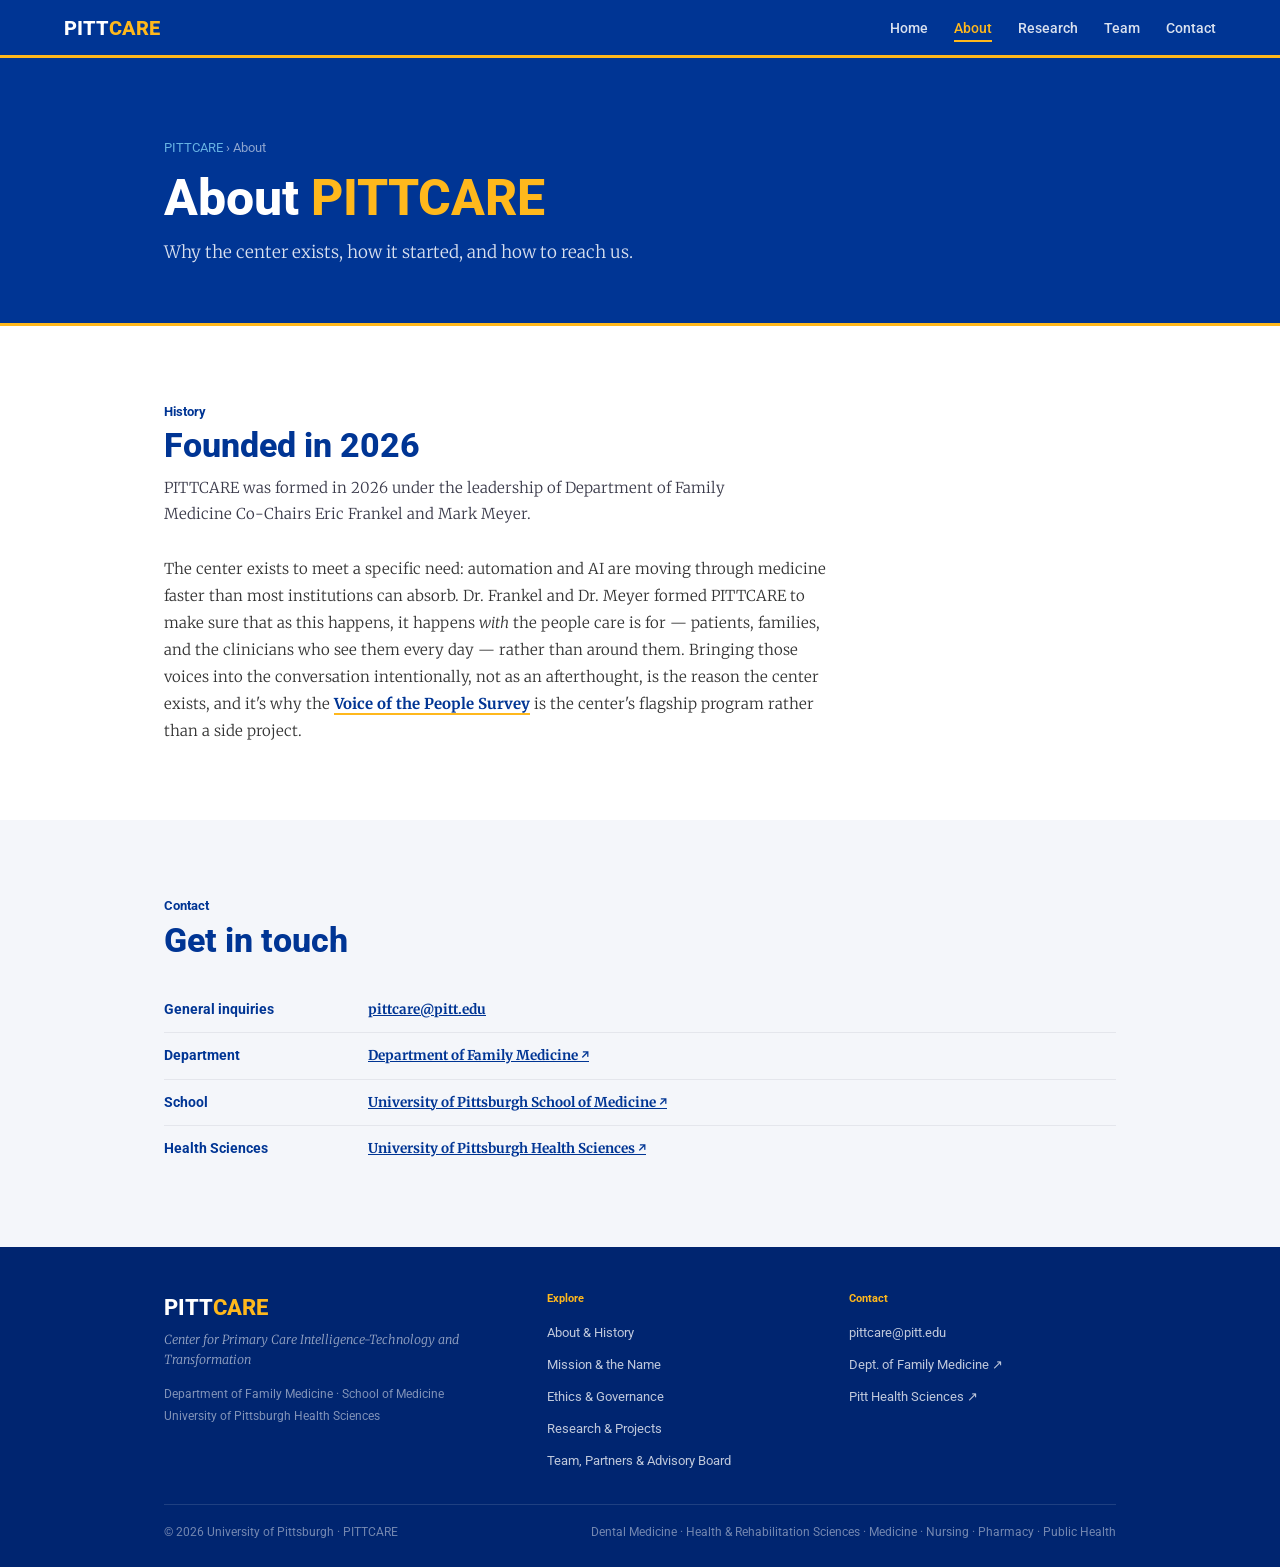
==== about.html @ 3c5ea0e9 "Add files via upload new version 9/1" ====
<!DOCTYPE html>
<html lang="en">
<head>
<meta charset="UTF-8">
<meta name="viewport" content="width=device-width, initial-scale=1.0">
<title>About — PITTCARE</title>
<meta name="description" content="The history behind PITTCARE, and how to get in touch.">
<link rel="preconnect" href="https://fonts.googleapis.com">
<link rel="preconnect" href="https://fonts.gstatic.com" crossorigin>
<link href="https://fonts.googleapis.com/css2?family=Merriweather:ital,wght@0,300;0,400;0,700;1,300&family=Roboto:wght@400;500;700;800&display=swap" rel="stylesheet">
<link rel="stylesheet" href="styles.css">
</head>
<body data-page="about">

<div id="site-nav"></div>

<header class="hero">
  <div class="wrap">
    <div class="eyebrow-link"><a href="index.html">PITTCARE</a> › About</div>
    <h1>About <span>PITTCARE</span></h1>
    <p>Why the center exists, how it started, and how to reach us.</p>
  </div>
</header>

<!-- ── History ──────────────────────────────────────────────────── -->
<section class="section" id="history">
  <div class="wrap">
    <div class="section-head">
      <p class="kicker" style="color:var(--royal);">History</p>
      <h2>Founded in 2026</h2>
      <p class="lead">PITTCARE was formed in 2026 under the leadership of Department of Family Medicine Co-Chairs Eric Frankel and Mark Meyer.</p>
    </div>
    <p style="font-family:var(--font-serif); font-weight:300; font-size:15px; line-height:1.8; color:#333; max-width:680px;">
      The center exists to meet a specific need: automation and AI are moving through medicine faster than most institutions can absorb. Dr. Frankel and Dr. Meyer formed PITTCARE to make sure that as this happens, it happens <em>with</em> the people care is for — patients, families, and the clinicians who see them every day — rather than around them. Bringing those voices into the conversation intentionally, not as an afterthought, is the reason the center exists, and it's why the <a href="index.html#vop" style="color:var(--royal); font-weight:700; border-bottom:2px solid var(--gold); text-decoration:none;">Voice of the People Survey</a> is the center's flagship program rather than a side project.
    </p>
  </div>
</section>

<!-- ── Contact ──────────────────────────────────────────────────── -->
<section class="section bg-light" id="contact-page">
  <div class="wrap">
    <div class="section-head">
      <p class="kicker" style="color:var(--royal);">Contact</p>
      <h2>Get in touch</h2>
    </div>
    <div class="strip-list fade-in">
      <div class="strip-item"><b>General inquiries</b><span><a href="mailto:pittcare@pitt.edu" style="color:var(--royal); font-weight:700;">pittcare@pitt.edu</a></span></div>
      <div class="strip-item"><b>Department</b><span><a href="https://www.familymedicine.pitt.edu" target="_blank" rel="noopener" style="color:var(--royal); font-weight:700;">Department of Family Medicine ↗</a></span></div>
      <div class="strip-item"><b>School</b><span><a href="https://www.medschool.pitt.edu" target="_blank" rel="noopener" style="color:var(--royal); font-weight:700;">University of Pittsburgh School of Medicine ↗</a></span></div>
      <div class="strip-item"><b>Health Sciences</b><span><a href="https://www.healthsciences.pitt.edu" target="_blank" rel="noopener" style="color:var(--royal); font-weight:700;">University of Pittsburgh Health Sciences ↗</a></span></div>
    </div>
  </div>
</section>

<div id="site-footer"></div>
<script src="site.js"></script>
</body>
</html>
---- styles.css ----
/* ═══════════════════════════════════════════════════════════════
   PITTCARE — tight edition — shared stylesheet
   Same brand tokens as the full site; consolidated components.
═══════════════════════════════════════════════════════════════ */

*, *::before, *::after { box-sizing: border-box; margin: 0; padding: 0; }

:root {
  --royal:      #003594;
  --royal-dark: #002570;
  --gold:       #ffb81c;
  --light-blue: #66b2e3;
  --new-sky:    #dbeeff;
  --white:      #ffffff;
  --gray:       #c8c9c7;
  --gray-light: #f4f6fa;
  --text-body:  #1a1a2e;
  --font-sans:  'Roboto', sans-serif;
  --font-serif: 'Merriweather', serif;
  --max-w:      1080px;
  --pad:        clamp(20px, 5vw, 64px);
}

html { scroll-behavior: smooth; }
body { font-family: var(--font-sans); color: var(--text-body); background: var(--white); -webkit-font-smoothing: antialiased; line-height: 1.5; }
a { color: inherit; }
img { max-width: 100%; display: block; }

/* ── Layout helpers ─────────────────────────────────────────────── */
.wrap { max-width: var(--max-w); margin: 0 auto; padding: 0 var(--pad); }
.section { padding: clamp(44px, 6vw, 76px) 0; }
.section.bg-light { background: var(--gray-light); }
.section.bg-royal { background: var(--royal); color: var(--white); }
.section.bg-sky   { background: var(--new-sky); }
.section-head { max-width: 640px; margin-bottom: 28px; }
.section-head p.kicker { font-family: var(--font-sans); font-weight: 700; font-size: 13px; color: var(--light-blue); margin-bottom: 6px; }
.bg-royal .section-head p.kicker,
.section.bg-royal .kicker { color: var(--gold); }
.section-head h2 { font-family: var(--font-sans); font-weight: 800; font-size: clamp(24px, 3vw, 34px); line-height: 1.1; color: var(--royal); }
.bg-royal .section-head h2 { color: var(--white); }
.section-head p.lead { font-family: var(--font-serif); font-weight: 300; font-size: 15px; line-height: 1.75; color: #3a3a4a; margin-top: 10px; max-width: 620px; }
.bg-royal .section-head p.lead { color: rgba(255,255,255,0.82); }
.divider { border: none; border-top: 1px solid #e4e6ec; margin: 0; }

/* ── Nav ────────────────────────────────────────────────────────── */
.site-nav {
  position: sticky; top: 0; z-index: 200;
  background: var(--royal); border-bottom: 3px solid var(--gold);
  display: flex; align-items: center; justify-content: space-between;
  padding: 0 var(--pad); height: 58px;
}
.nav-brand { font-family: var(--font-sans); font-weight: 800; font-size: 20px; color: var(--white); text-decoration: none; }
.nav-brand span { color: var(--gold); }
.nav-links { display: flex; gap: 26px; list-style: none; align-items: center; }
.nav-links a { font-family: var(--font-sans); font-weight: 500; font-size: 14px; color: rgba(255,255,255,0.85); text-decoration: none; padding: 4px 0; border-bottom: 2px solid transparent; }
.nav-links a:hover, .nav-links a.active { color: var(--gold); border-bottom-color: var(--gold); }
.nav-toggle { display: none; flex-direction: column; gap: 5px; background: none; border: none; cursor: pointer; padding: 8px; }
.nav-toggle span { display: block; width: 22px; height: 2px; background: var(--white); border-radius: 2px; }

@media (max-width: 700px) {
  .nav-links { display: none; flex-direction: column; align-items: flex-start; position: absolute; top: 58px; left: 0; right: 0; background: var(--royal-dark); padding: 10px 0 14px; gap: 0; }
  .nav-links.open { display: flex; }
  .nav-links li { width: 100%; }
  .nav-links a { display: block; width: 100%; padding: 12px var(--pad); border-bottom: none; }
  .nav-links a.active { color: var(--gold); background: rgba(255,255,255,0.05); }
  .nav-toggle { display: flex; }
}

/* ── Hero / page header ─────────────────────────────────────────── */
.hero { background: var(--royal); color: var(--white); padding: clamp(48px,7vw,80px) 0 clamp(40px,5vw,56px); border-bottom: 3px solid var(--gold); }
.hero .eyebrow-link { font-family: var(--font-sans); font-size: 13px; color: rgba(255,255,255,0.55); margin-bottom: 14px; }
.hero .eyebrow-link a { color: var(--light-blue); text-decoration: none; }
.hero h1 { font-family: var(--font-sans); font-weight: 800; font-size: clamp(30px,4.2vw,50px); line-height: 1.05; margin-bottom: 14px; }
.hero h1 span { color: var(--gold); }
.hero p { font-family: var(--font-serif); font-weight: 300; font-size: clamp(14px,1.4vw,17px); line-height: 1.7; color: rgba(255,255,255,0.85); max-width: 620px; }

/* ── Buttons / tags ─────────────────────────────────────────────── */
.btn { display: inline-block; font-family: var(--font-sans); font-weight: 700; font-size: 13px; padding: 10px 20px; border: 2px solid var(--white); color: var(--white); text-decoration: none; }
.btn:hover { background: var(--white); color: var(--royal); }
.tag { display: inline-block; font-family: var(--font-sans); font-weight: 700; font-size: 11px; padding: 3px 9px; background: var(--new-sky); color: var(--royal); }
.tag.gold { background: rgba(255,184,28,0.22); }

/* ── Focus / pillar cards ───────────────────────────────────────── */
.card-grid { display: grid; grid-template-columns: repeat(3, 1fr); gap: 18px; }
.focus-card { background: rgba(255,255,255,0.08); border-top: 3px solid var(--gold); padding: 22px 22px 24px; }
.focus-card .ico { font-size: 22px; color: var(--gold); }
.focus-card h3 { font-family: var(--font-sans); font-weight: 700; font-size: 16px; color: var(--white); margin: 10px 0 8px; }
.focus-card p { font-family: var(--font-serif); font-weight: 300; font-size: 13.5px; line-height: 1.65; color: rgba(255,255,255,0.82); }
.focus-card a { color: var(--gold); font-weight: 700; text-decoration: none; border-bottom: 1px solid var(--gold); }

/* ── Ethics chips ───────────────────────────────────────────────── */
.chip-grid { display: grid; grid-template-columns: repeat(3, 1fr); gap: 12px; margin-top: 16px; }
.chip { background: var(--white); border-left: 3px solid var(--gold); padding: 12px 14px; font-family: var(--font-sans); font-size: 13px; color: #333; }
.chip b { display: block; color: var(--royal); font-size: 13.5px; margin-bottom: 2px; }

/* ── Person / project cards (shared: research + team pages) ──────── */
.person-grid { display: grid; grid-template-columns: repeat(auto-fill, minmax(300px, 1fr)); gap: 18px; }
.pcard { background: var(--white); border: 1px solid #e4e6ec; border-top: 3px solid var(--royal); padding: 20px 20px 18px; display: flex; flex-direction: column; }
.pcard.accent { border-top-color: var(--gold); }
.pcard-top { display: flex; gap: 12px; align-items: center; margin-bottom: 12px; }
.pcard-avatar { width: 46px; height: 46px; border-radius: 50%; flex-shrink: 0; display: flex; align-items: center; justify-content: center; font-family: var(--font-sans); font-weight: 800; font-size: 15px; background: var(--royal); color: var(--white); }
.pcard-avatar.gold { background: var(--gold); color: var(--royal-dark); }
.pcard-avatar.sky  { background: var(--light-blue); color: var(--royal-dark); }
.pcard-name { font-family: var(--font-sans); font-weight: 700; font-size: 15.5px; color: var(--royal); line-height: 1.25; }
.pcard-cred { font-family: var(--font-sans); font-size: 11.5px; color: #888; }
.pcard-title { font-family: var(--font-sans); font-size: 12.5px; color: #555; line-height: 1.45; margin-bottom: 10px; }
.pcard-tags { display: flex; flex-wrap: wrap; gap: 6px; margin-bottom: 10px; }
.pcard-bio { font-family: var(--font-serif); font-weight: 300; font-size: 13px; line-height: 1.65; color: #3a3a4a; flex: 1; }
.pcard-bio .full { display: none; }
.pcard.expanded .pcard-bio .short { display: none; }
.pcard.expanded .pcard-bio .full { display: inline; }
.pcard-bottom { margin-top: 12px; display: flex; align-items: center; justify-content: space-between; flex-wrap: wrap; gap: 8px; }
.pcard-links { display: flex; gap: 12px; flex-wrap: wrap; }
.pcard-links a { font-family: var(--font-sans); font-weight: 700; font-size: 11px; color: var(--royal); text-decoration: none; }
.pcard-links a:hover { color: var(--light-blue); }
.expand-btn { font-family: var(--font-sans); font-weight: 700; font-size: 11px; color: var(--royal); background: none; border: none; cursor: pointer; padding: 0; }
.school-tag { font-family: var(--font-sans); font-weight: 700; font-size: 10px; letter-spacing: 0.03em; color: var(--royal); background: var(--gray-light); padding: 3px 8px; }

/* ── Project card (research page) ─────────────────────────────────── */
.proj { background: var(--white); border: 1px solid #e4e6ec; border-top: 3px solid var(--royal); padding: 22px 24px; margin-bottom: 16px; }
.proj-head { display: flex; align-items: baseline; justify-content: space-between; gap: 16px; flex-wrap: wrap; margin-bottom: 6px; }
.proj-head h3 { font-family: var(--font-sans); font-weight: 700; font-size: 17px; color: var(--royal); }
.proj-meta { font-family: var(--font-sans); font-size: 12px; color: #888; }
.proj-body { font-family: var(--font-serif); font-weight: 300; font-size: 14px; line-height: 1.7; color: #333; }
.proj-body .full { display: none; }
.proj.expanded .proj-body .full { display: block; margin-top: 8px; }
.proj-stats { display: flex; gap: 20px; margin: 12px 0; }
.proj-stat b { display: block; font-family: var(--font-sans); font-weight: 800; font-size: 22px; color: var(--royal); }
.proj-stat span { font-family: var(--font-sans); font-size: 11px; color: #777; }
.proj-links { margin-top: 10px; display: flex; gap: 14px; flex-wrap: wrap; }
.proj-links a { font-family: var(--font-sans); font-weight: 700; font-size: 11.5px; color: var(--royal); text-decoration: none; }

/* ── Compact strip (for "forming" / low-activity items) ───────────── */
.strip-list { display: flex; flex-direction: column; }
.strip-item { display: flex; align-items: baseline; gap: 14px; padding: 12px 0; border-bottom: 1px solid #e4e6ec; }
.strip-item:last-child { border-bottom: none; }
.strip-item b { font-family: var(--font-sans); font-weight: 700; font-size: 14px; color: var(--royal); flex-shrink: 0; min-width: 190px; }
.strip-item span { font-family: var(--font-serif); font-weight: 300; font-size: 13.5px; color: #555; }

/* ── Footer ─────────────────────────────────────────────────────── */
.site-footer { background: var(--royal-dark); color: var(--white); padding: 44px 0 26px; }
.footer-grid { display: grid; grid-template-columns: 1.3fr 1fr 1fr; gap: 36px; margin-bottom: 32px; }
.footer-brand { font-family: var(--font-sans); font-weight: 800; font-size: 22px; margin-bottom: 6px; }
.footer-brand span { color: var(--gold); }
.footer-tag { font-family: var(--font-serif); font-style: italic; font-weight: 300; font-size: 12.5px; color: rgba(255,255,255,0.6); line-height: 1.6; margin-bottom: 14px; }
.footer-col-title { font-family: var(--font-sans); font-weight: 700; font-size: 11px; color: var(--gold); margin-bottom: 12px; }
.footer-links { list-style: none; display: flex; flex-direction: column; gap: 8px; }
.footer-links a { font-family: var(--font-sans); font-size: 13px; color: rgba(255,255,255,0.75); text-decoration: none; }
.footer-links a:hover { color: var(--gold); }
.footer-bottom { border-top: 1px solid rgba(255,255,255,0.12); padding-top: 18px; font-family: var(--font-sans); font-size: 12px; color: rgba(255,255,255,0.45); display: flex; justify-content: space-between; flex-wrap: wrap; gap: 8px; }

@media (max-width: 860px) {
  .card-grid, .chip-grid { grid-template-columns: 1fr; }
  .footer-grid { grid-template-columns: 1fr; gap: 24px; }
  .proj-head { flex-direction: column; }
}

/* ── Motion ─────────────────────────────────────────────────────── */
.fade-in { opacity: 0; transform: translateY(10px); transition: opacity .4s ease, transform .4s ease; }
.fade-in.visible { opacity: 1; transform: none; }
@media (prefers-reduced-motion: reduce) { .fade-in { opacity: 1; transform: none; transition: none; } }
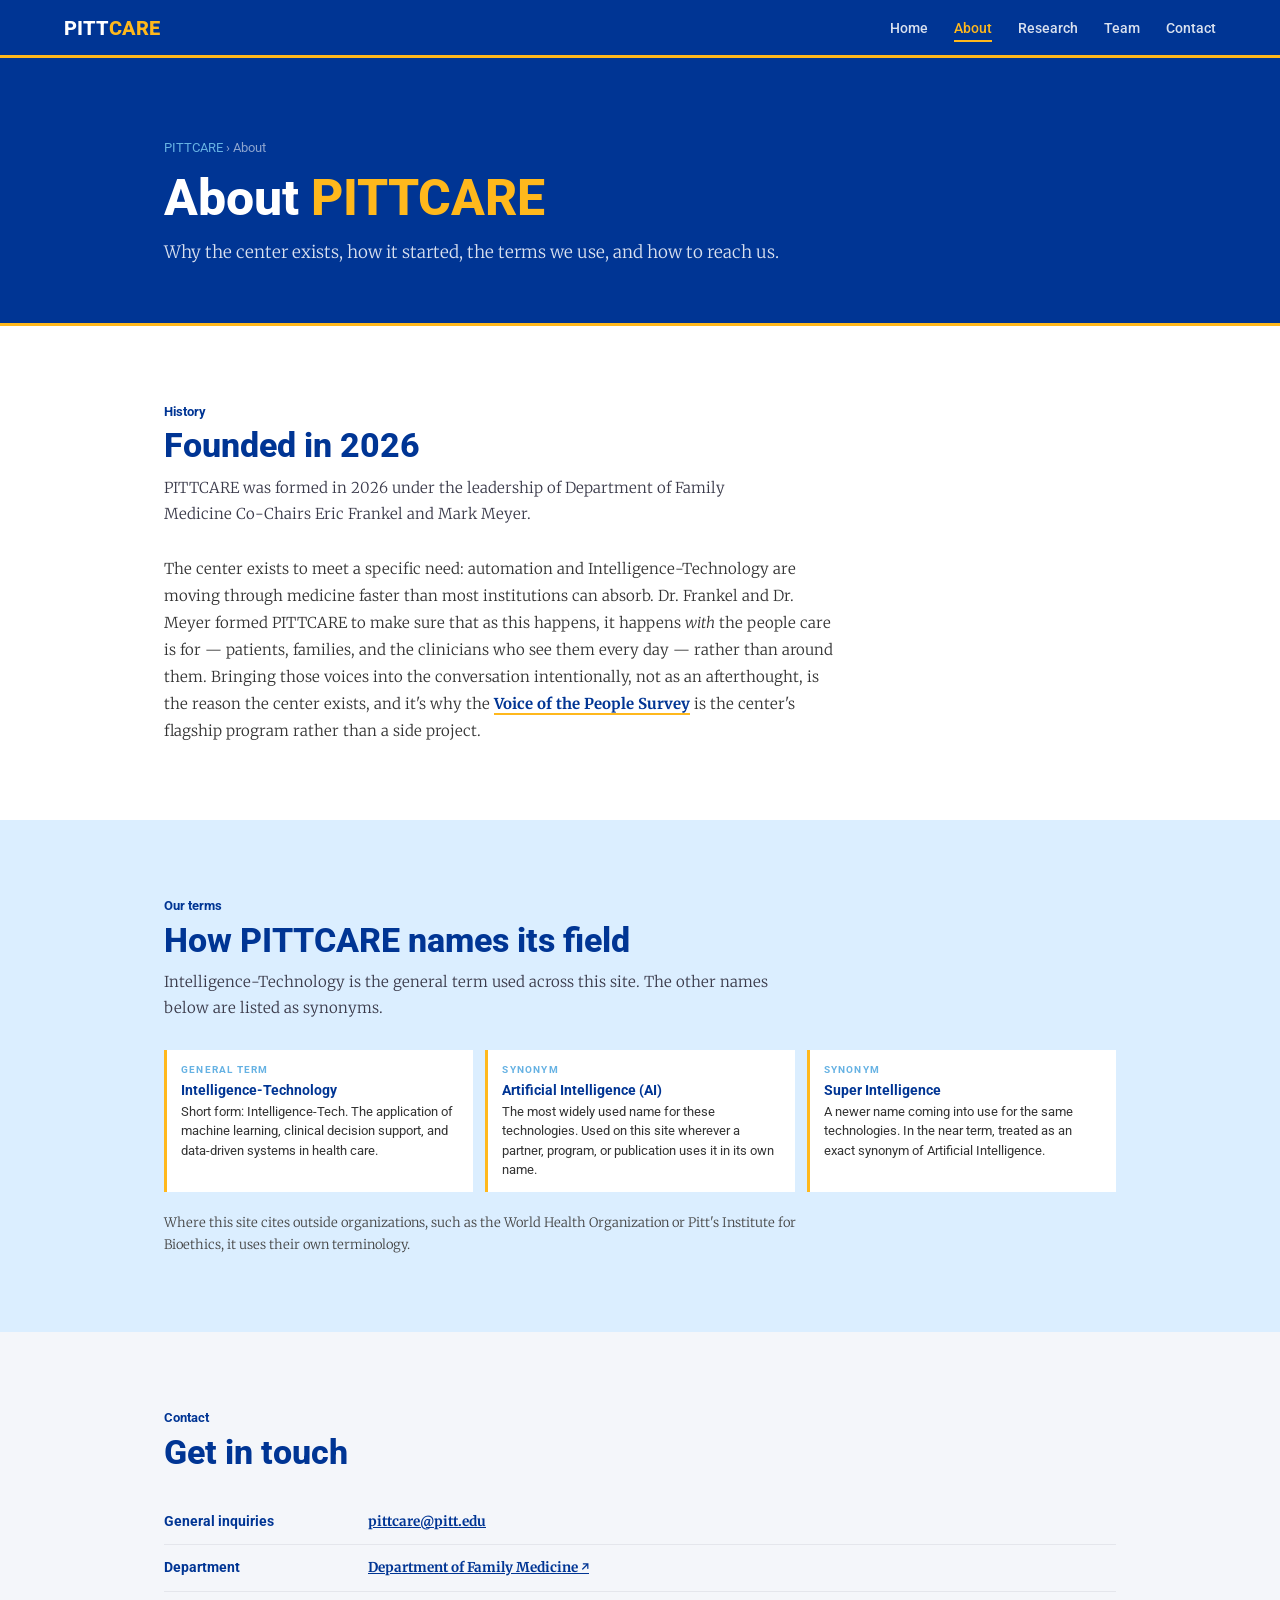
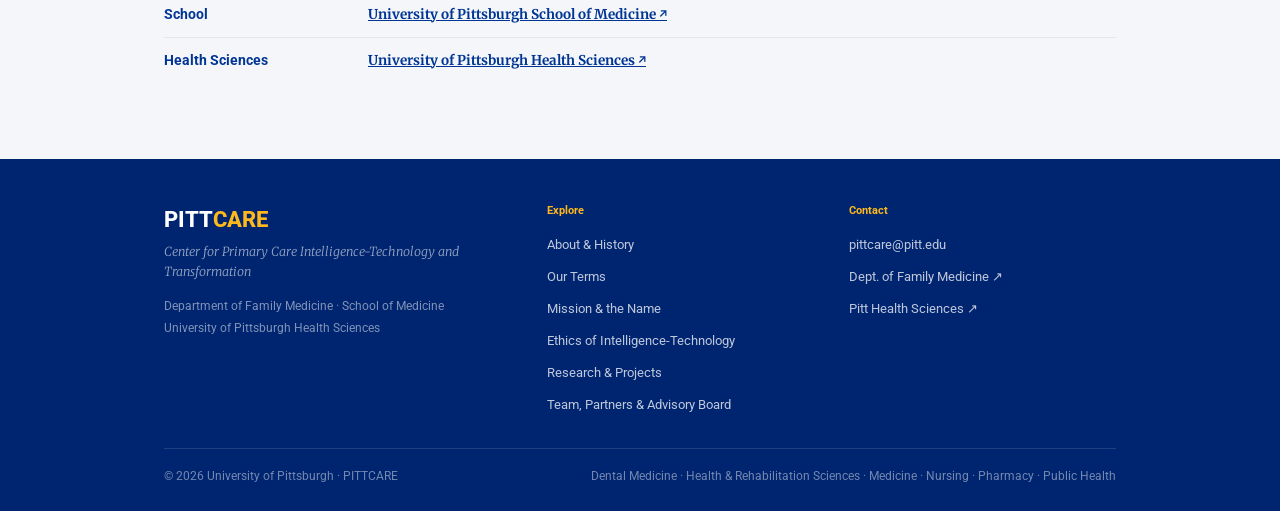
==== commit f554039a: "Add files via upload This is the revision that integrated the term Super Intelligence" ====
--- a/about.html
+++ b/about.html
@@ -4,7 +4,7 @@
 <meta charset="UTF-8">
 <meta name="viewport" content="width=device-width, initial-scale=1.0">
 <title>About — PITTCARE</title>
-<meta name="description" content="The history behind PITTCARE, and how to get in touch.">
+<meta name="description" content="The history behind PITTCARE, the terms it uses, and how to get in touch.">
 <link rel="preconnect" href="https://fonts.googleapis.com">
 <link rel="preconnect" href="https://fonts.gstatic.com" crossorigin>
 <link href="https://fonts.googleapis.com/css2?family=Merriweather:ital,wght@0,300;0,400;0,700;1,300&family=Roboto:wght@400;500;700;800&display=swap" rel="stylesheet">
@@ -18,7 +18,7 @@
   <div class="wrap">
     <div class="eyebrow-link"><a href="index.html">PITTCARE</a> › About</div>
     <h1>About <span>PITTCARE</span></h1>
-    <p>Why the center exists, how it started, and how to reach us.</p>
+    <p>Why the center exists, how it started, the terms we use, and how to reach us.</p>
   </div>
 </header>
 
@@ -31,8 +31,25 @@
       <p class="lead">PITTCARE was formed in 2026 under the leadership of Department of Family Medicine Co-Chairs Eric Frankel and Mark Meyer.</p>
     </div>
     <p style="font-family:var(--font-serif); font-weight:300; font-size:15px; line-height:1.8; color:#333; max-width:680px;">
-      The center exists to meet a specific need: automation and AI are moving through medicine faster than most institutions can absorb. Dr. Frankel and Dr. Meyer formed PITTCARE to make sure that as this happens, it happens <em>with</em> the people care is for — patients, families, and the clinicians who see them every day — rather than around them. Bringing those voices into the conversation intentionally, not as an afterthought, is the reason the center exists, and it's why the <a href="index.html#vop" style="color:var(--royal); font-weight:700; border-bottom:2px solid var(--gold); text-decoration:none;">Voice of the People Survey</a> is the center's flagship program rather than a side project.
+      The center exists to meet a specific need: automation and Intelligence-Technology are moving through medicine faster than most institutions can absorb. Dr. Frankel and Dr. Meyer formed PITTCARE to make sure that as this happens, it happens <em>with</em> the people care is for — patients, families, and the clinicians who see them every day — rather than around them. Bringing those voices into the conversation intentionally, not as an afterthought, is the reason the center exists, and it's why the <a href="index.html#vop" style="color:var(--royal); font-weight:700; border-bottom:2px solid var(--gold); text-decoration:none;">Voice of the People Survey</a> is the center's flagship program rather than a side project.
     </p>
+  </div>
+</section>
+
+<!-- ── Our terms (lexicon) ──────────────────────────────────────── -->
+<section class="section bg-sky" id="lexicon">
+  <div class="wrap">
+    <div class="section-head">
+      <p class="kicker" style="color:var(--royal);">Our terms</p>
+      <h2>How PITTCARE names its field</h2>
+      <p class="lead">Intelligence-Technology is the general term used across this site. The other names below are listed as synonyms.</p>
+    </div>
+    <div class="chip-grid fade-in">
+      <div class="chip"><em>General term</em><b>Intelligence-Technology</b>Short form: Intelligence-Tech. The application of machine learning, clinical decision support, and data-driven systems in health care.</div>
+      <div class="chip"><em>Synonym</em><b>Artificial Intelligence (AI)</b>The most widely used name for these technologies. Used on this site wherever a partner, program, or publication uses it in its own name.</div>
+      <div class="chip"><em>Synonym</em><b>Super Intelligence</b>A newer name coming into use for the same technologies. In the near term, treated as an exact synonym of Artificial Intelligence.</div>
+    </div>
+    <p style="font-family:var(--font-serif); font-weight:300; font-size:13px; line-height:1.7; color:#444; max-width:680px; margin-top:20px;">Where this site cites outside organizations, such as the World Health Organization or Pitt's Institute for Bioethics, it uses their own terminology.</p>
   </div>
 </section>
 
--- a/styles.css
+++ b/styles.css
@@ -92,6 +92,7 @@
 .chip-grid { display: grid; grid-template-columns: repeat(3, 1fr); gap: 12px; margin-top: 16px; }
 .chip { background: var(--white); border-left: 3px solid var(--gold); padding: 12px 14px; font-family: var(--font-sans); font-size: 13px; color: #333; }
 .chip b { display: block; color: var(--royal); font-size: 13.5px; margin-bottom: 2px; }
+.chip em { display: block; font-style: normal; font-weight: 700; font-size: 10px; letter-spacing: 0.12em; text-transform: uppercase; color: var(--light-blue); margin-bottom: 3px; }
 
 /* ── Person / project cards (shared: research + team pages) ──────── */
 .person-grid { display: grid; grid-template-columns: repeat(auto-fill, minmax(300px, 1fr)); gap: 18px; }
